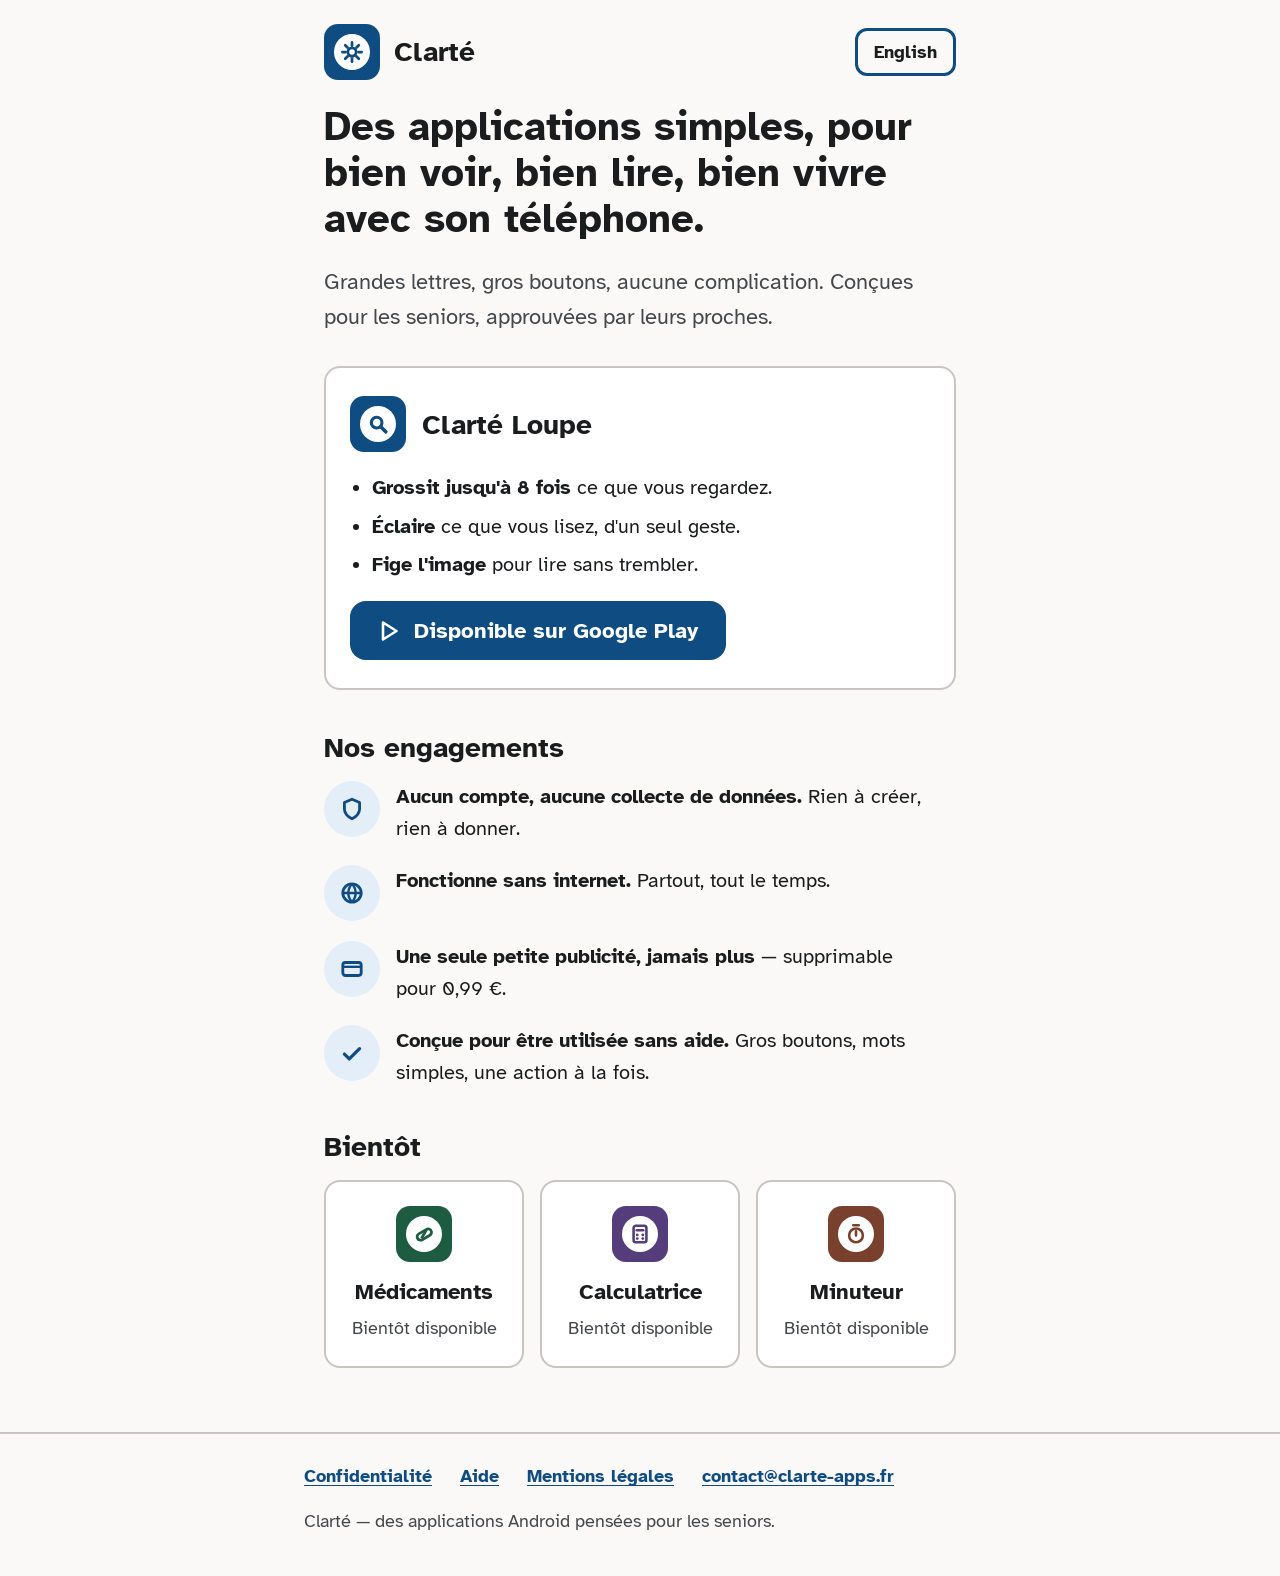
==== index.html @ 8968b983 "Site Clarté : accueil, confidentialité, aide, mentions légales (FR/EN) Site statique finalisé depuis" ====
<!DOCTYPE html>
<html lang="fr">
<head>
<meta charset="utf-8">
<meta name="viewport" content="width=device-width, initial-scale=1">
<title>Clarté — Des applications Android simples, pensées pour les seniors</title>
<meta name="description" content="Clarté : des applications Android simples et lisibles pour les seniors. Première application : Clarté Loupe, une loupe grossissante avec éclairage. Sans compte, sans collecte de données.">
<meta property="og:title" content="Clarté — Des applications simples, pensées pour vous">
<meta property="og:description" content="Des applications Android lisibles et faciles, conçues pour les seniors. Sans compte, sans collecte de données.">
<meta property="og:image" content="https://clarte-apps.fr/og.png">
<meta property="og:url" content="https://clarte-apps.fr/">
<meta property="og:type" content="website">
<link rel="alternate" hreflang="fr" href="https://clarte-apps.fr/">
<link rel="alternate" hreflang="en" href="https://clarte-apps.fr/en/">
<link rel="icon" href="favicon.svg" type="image/svg+xml">
<link rel="stylesheet" href="style.css">
</head>
<body>
<header class="entete">
  <a href="index.html" aria-label="Clarté — accueil">
    <span class="pastille"><span class="cercle">
      <svg width="22" height="22" viewBox="0 0 24 24" fill="none" aria-hidden="true"><circle cx="12" cy="12" r="4.5" stroke="#0F4C81" stroke-width="3"></circle><path d="M12 1.5v3.5M12 19v3.5M1.5 12h3.5M19 12h3.5M4.6 4.6l2.5 2.5M16.9 16.9l2.5 2.5M19.4 4.6l-2.5 2.5M7.1 16.9l-2.5 2.5" stroke="#0F4C81" stroke-width="3" stroke-linecap="round"></path></svg>
    </span></span>
    <span class="marque">Clarté</span>
  </a>
  <a class="lang" href="en/index.html" lang="en" hreflang="en">English</a>
</header>

<main>
  <h1>Des applications simples, pour bien voir, bien lire, bien vivre avec son téléphone.</h1>
  <p style="font-size:22px; color:var(--texte-secondaire)">Grandes lettres, gros boutons, aucune complication. Conçues pour les seniors, approuvées par leurs proches.</p>

  <section aria-labelledby="titre-loupe" class="carte" style="margin-top:2rem">
    <div style="display:flex; align-items:center; gap:16px">
      <span class="pastille" aria-hidden="true"><span class="cercle">
        <svg width="22" height="22" viewBox="0 0 24 24" fill="none"><circle cx="10.5" cy="10.5" r="5.8" stroke="#0F4C81" stroke-width="3.4"></circle><path d="M15 15l5.5 5.5" stroke="#0F4C81" stroke-width="4" stroke-linecap="round"></path></svg>
      </span></span>
      <h2 id="titre-loupe" style="margin:0">Clarté Loupe</h2>
    </div>
    <ul style="margin:1.25rem 0">
      <li><strong>Grossit jusqu'à 8 fois</strong> ce que vous regardez.</li>
      <li><strong>Éclaire</strong> ce que vous lisez, d'un seul geste.</li>
      <li><strong>Fige l'image</strong> pour lire sans trembler.</li>
    </ul>
    <a class="btn" href="https://play.google.com/store/apps/details?id=fr.clarteapps.loupe">
      <svg width="24" height="24" viewBox="0 0 24 24" fill="none" aria-hidden="true"><path d="M5 3.5l13.5 8.5L5 20.5z" stroke="currentColor" stroke-width="2.6" stroke-linejoin="round"></path></svg>
      Disponible sur Google Play
    </a>
  </section>

  <section aria-labelledby="titre-engagements">
    <h2 id="titre-engagements">Nos engagements</h2>
    <div style="display:grid; gap:20px; margin-top:1rem">
      <div class="ligne-icone">
        <span class="rond" aria-hidden="true"><svg width="26" height="26" viewBox="0 0 24 24" fill="none"><path d="M12 3l7 3v6c0 4-3 7-7 9-4-2-7-5-7-9V6z" stroke="currentColor" stroke-width="2.6" stroke-linejoin="round"></path></svg></span>
        <p style="margin:0"><strong>Aucun compte, aucune collecte de données.</strong> Rien à créer, rien à donner.</p>
      </div>
      <div class="ligne-icone">
        <span class="rond" aria-hidden="true"><svg width="26" height="26" viewBox="0 0 24 24" fill="none"><circle cx="12" cy="12" r="8.5" stroke="currentColor" stroke-width="2.6"></circle><path d="M4 12h16M12 3.5c-4.5 5-4.5 12 0 17M12 3.5c4.5 5 4.5 12 0 17" stroke="currentColor" stroke-width="2.2"></path></svg></span>
        <p style="margin:0"><strong>Fonctionne sans internet.</strong> Partout, tout le temps.</p>
      </div>
      <div class="ligne-icone">
        <span class="rond" aria-hidden="true"><svg width="26" height="26" viewBox="0 0 24 24" fill="none"><rect x="3.5" y="6" width="17" height="12" rx="2.5" stroke="currentColor" stroke-width="2.6"></rect><path d="M3.5 10h17" stroke="currentColor" stroke-width="2.2"></path></svg></span>
        <p style="margin:0"><strong>Une seule petite publicité, jamais plus</strong> — supprimable pour 0,99&nbsp;€.</p>
      </div>
      <div class="ligne-icone">
        <span class="rond" aria-hidden="true"><svg width="26" height="26" viewBox="0 0 24 24" fill="none"><path d="M5 13l4.5 4.5L19 8" stroke="currentColor" stroke-width="3" stroke-linecap="round" stroke-linejoin="round"></path></svg></span>
        <p style="margin:0"><strong>Conçue pour être utilisée sans aide.</strong> Gros boutons, mots simples, une action à la fois.</p>
      </div>
    </div>
  </section>

  <section aria-labelledby="titre-bientot">
    <h2 id="titre-bientot">Bientôt</h2>
    <div class="grille-apps">
      <div class="carte" style="text-align:center; padding:24px 16px">
        <span class="pastille" style="background:var(--vert); margin:0 auto; display:grid"><span class="cercle">
          <svg width="22" height="22" viewBox="0 0 24 24" fill="none" aria-hidden="true"><rect x="3.5" y="9" width="17" height="7.4" rx="3.7" stroke="#1D5C40" stroke-width="3" transform="rotate(-30 12 12)"></rect><path d="M9.3 16.7l5.4-9.4" stroke="#1D5C40" stroke-width="3"></path></svg>
        </span></span>
        <p style="margin:12px 0 4px; font-weight:700; font-size:22px">Médicaments</p>
        <p style="margin:0; font-size:18px; color:var(--texte-secondaire)">Bientôt disponible</p>
      </div>
      <div class="carte" style="text-align:center; padding:24px 16px">
        <span class="pastille" style="background:var(--prune); margin:0 auto; display:grid"><span class="cercle">
          <svg width="22" height="22" viewBox="0 0 24 24" fill="none" aria-hidden="true"><rect x="5" y="3" width="14" height="18" rx="2.5" stroke="#553C7B" stroke-width="2.8"></rect><path d="M8.5 8h7" stroke="#553C7B" stroke-width="2.8" stroke-linecap="round"></path><circle cx="9" cy="13" r="1.5" fill="#553C7B"></circle><circle cx="15" cy="13" r="1.5" fill="#553C7B"></circle><circle cx="9" cy="17" r="1.5" fill="#553C7B"></circle><circle cx="15" cy="17" r="1.5" fill="#553C7B"></circle></svg>
        </span></span>
        <p style="margin:12px 0 4px; font-weight:700; font-size:22px">Calculatrice</p>
        <p style="margin:0; font-size:18px; color:var(--texte-secondaire)">Bientôt disponible</p>
      </div>
      <div class="carte" style="text-align:center; padding:24px 16px">
        <span class="pastille" style="background:var(--brun); margin:0 auto; display:grid"><span class="cercle">
          <svg width="22" height="22" viewBox="0 0 24 24" fill="none" aria-hidden="true"><circle cx="12" cy="13.5" r="7.5" stroke="#79402E" stroke-width="2.8"></circle><path d="M12 13.5V9M9 2.5h6" stroke="#79402E" stroke-width="2.8" stroke-linecap="round"></path></svg>
        </span></span>
        <p style="margin:12px 0 4px; font-weight:700; font-size:22px">Minuteur</p>
        <p style="margin:0; font-size:18px; color:var(--texte-secondaire)">Bientôt disponible</p>
      </div>
    </div>
  </section>
</main>

<footer class="pied">
  <nav aria-label="Pied de page">
    <a href="confidentialite/index.html">Confidentialité</a>
    <a href="aide/index.html">Aide</a>
    <a href="mentions-legales/index.html">Mentions légales</a>
    <a href="mailto:contact@clarte-apps.fr">contact@clarte-apps.fr</a>
  </nav>
  <p>Clarté — des applications Android pensées pour les seniors.</p>
</footer>
</body>
</html>
---- style.css ----
/* ===== Clarté — clarte-apps.fr ===== */
/* Police auto-hébergée : placer les fichiers woff2 dans /fonts (voir README). */
@font-face { font-family: 'Atkinson Hyperlegible'; font-weight: 400; font-style: normal; font-display: swap;
  src: local('Atkinson Hyperlegible'), url('fonts/AtkinsonHyperlegible-Regular.woff2') format('woff2'); }
@font-face { font-family: 'Atkinson Hyperlegible'; font-weight: 700; font-style: normal; font-display: swap;
  src: local('Atkinson Hyperlegible Bold'), url('fonts/AtkinsonHyperlegible-Bold.woff2') format('woff2'); }

:root {
  --fond: #FAF9F7;
  --encre: #1A1C1E;
  --accent: #0F4C81;
  --accent-fonce: #0A3A64;
  --bandeau-fond: #E3EEF9;
  --bandeau-texte: #0A3A64;
  --surface: #FFFFFF;
  --bordure: #C9C5BF;
  --texte-secondaire: #44474C;
  --sur-accent: #FFFFFF;
  --vert: #1D5C40; --prune: #553C7B; --brun: #79402E;
}
@media (prefers-color-scheme: dark) {
  :root {
    --fond: #0E1013;
    --encre: #FFFFFF;
    --accent: #8FC3F0;
    --accent-fonce: #BFDCF7;
    --bandeau-fond: #14283B;
    --bandeau-texte: #BFDCF7;
    --surface: #171A1E;
    --bordure: #3A3F45;
    --texte-secondaire: #B9BDC2;
    --sur-accent: #0B1623;
    --vert: #8FD0AE; --prune: #C4A9E8; --brun: #E0A88F;
  }
}

* { box-sizing: border-box; }
html { font-size: 100%; }
body {
  margin: 0;
  background: var(--fond);
  color: var(--encre);
  font-family: 'Atkinson Hyperlegible', 'Segoe UI', system-ui, sans-serif;
  font-size: 20px;
  line-height: 1.6;
  text-wrap: pretty;
}
main { max-width: 42rem; margin: 0 auto; padding: 0 20px; }
h1 { font-size: 40px; line-height: 1.15; margin: 0; }
h2 { font-size: 28px; line-height: 1.25; margin: 2.5rem 0 0.75rem; }
p, li { max-width: 68ch; }
ul { padding-left: 1.4rem; }
li { margin: 0.4rem 0; }
a { color: var(--accent); font-weight: 700; text-underline-offset: 3px; }
a:hover { color: var(--accent-fonce); }
:focus-visible { outline: 4px solid var(--accent); outline-offset: 3px; border-radius: 4px; }

/* En-tête commun */
.entete { display: flex; align-items: center; justify-content: space-between; gap: 14px; padding: 24px 20px; max-width: 42rem; margin: 0 auto; }
.entete a { display: flex; align-items: center; gap: 14px; text-decoration: none; color: var(--encre); }
.pastille { width: 56px; height: 56px; border-radius: 14px; background: #0F4C81; display: grid; place-items: center; flex: none; }
.pastille .cercle { width: 36px; height: 36px; border-radius: 50%; background: #fff; display: grid; place-items: center; }
.marque { font-size: 28px; font-weight: 700; }
.lang { display: inline-flex; align-items: center; gap: 8px; min-height: 48px; padding: 6px 16px; border: 3px solid var(--accent); border-radius: 12px; font-size: 18px; text-decoration: none; }

/* Boutons */
.btn, .btn-second {
  display: inline-flex; align-items: center; justify-content: center; gap: 12px;
  min-height: 56px; padding: 12px 28px; border-radius: 16px;
  font-size: 22px; font-weight: 700; text-decoration: none;
}
.btn { background: var(--accent); color: var(--sur-accent); }
.btn:hover { background: var(--accent-fonce); color: var(--sur-accent); }
.btn-second { background: var(--surface); color: var(--accent); border: 3px solid var(--accent); }
.btn-second:hover { color: var(--accent-fonce); border-color: var(--accent-fonce); }
.btn svg, .btn-second svg { flex: none; }

/* Cartes */
.carte { background: var(--surface); border: 2px solid var(--bordure); border-radius: 16px; padding: 28px 24px; }
.encart { background: var(--bandeau-fond); color: var(--bandeau-texte); border-left: 6px solid var(--accent); padding: 18px 20px; border-radius: 0 12px 12px 0; }
.encart a { color: inherit; }

/* Listes d'engagements / étapes */
.ligne-icone { display: flex; gap: 16px; align-items: flex-start; }
.ligne-icone .rond { width: 56px; height: 56px; border-radius: 50%; background: var(--bandeau-fond); color: var(--accent); display: grid; place-items: center; flex: none; }

/* Grille « Bientôt » */
.grille-apps { display: grid; grid-template-columns: 1fr; gap: 16px; margin-top: 1rem; }
@media (min-width: 620px) { .grille-apps { grid-template-columns: repeat(3, 1fr); } }

/* Étapes numérotées (page Aide) */
.etape { display: flex; gap: 18px; align-items: flex-start; margin: 1.5rem 0; }
.etape .num { width: 56px; height: 56px; border-radius: 50%; background: var(--accent); color: var(--sur-accent); font-size: 28px; font-weight: 700; display: grid; place-items: center; flex: none; }

/* Pied de page */
.pied { border-top: 2px solid var(--bordure); margin-top: 4rem; padding: 28px 20px 40px; }
.pied nav { max-width: 42rem; margin: 0 auto; display: flex; flex-wrap: wrap; gap: 12px 28px; font-size: 18px; }
.pied p { max-width: 42rem; margin: 1rem auto 0; font-size: 18px; color: var(--texte-secondaire); }

.sr-only { position: absolute; width: 1px; height: 1px; overflow: hidden; clip: rect(0 0 0 0); white-space: nowrap; }
.date-maj { color: var(--texte-secondaire); font-size: 18px; }
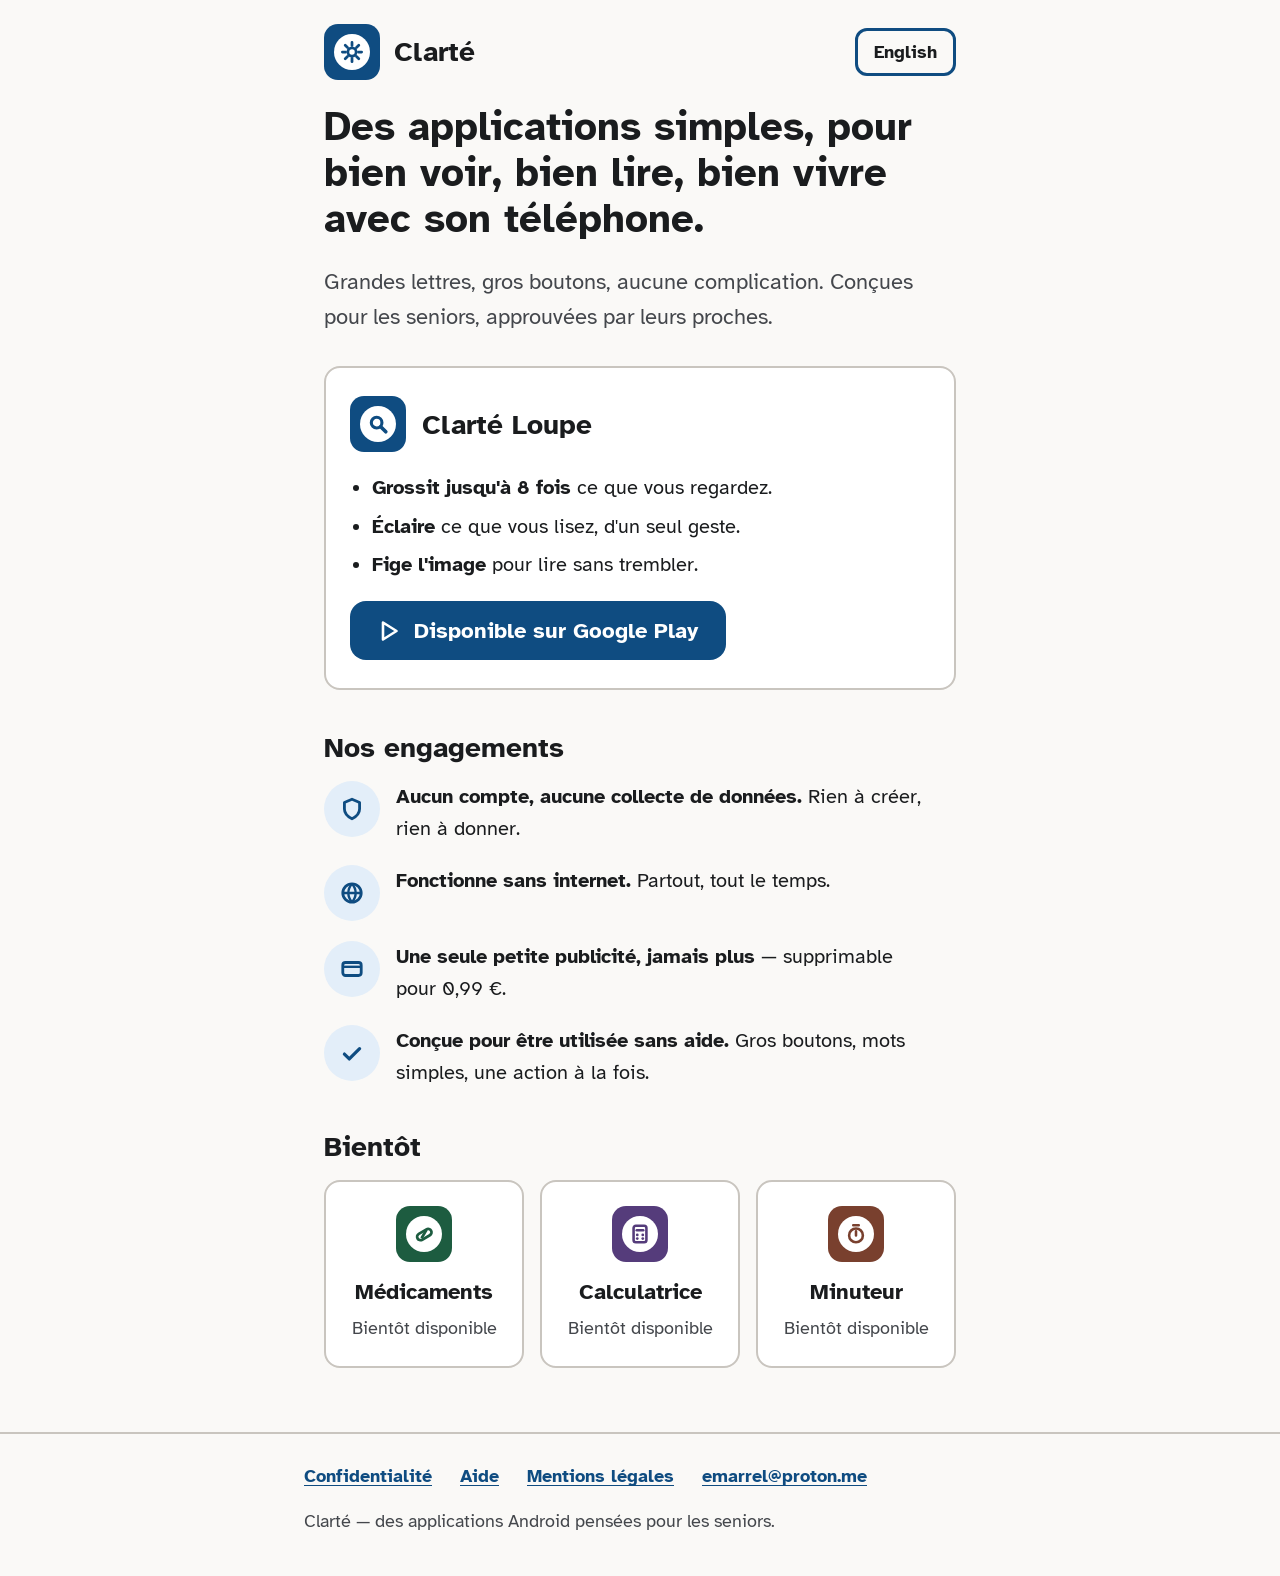
==== commit 4006a25c: "Contact emarrel@proton.me et mentions légales anonymisées (LCEN 6-III-2) Co-Authored-By: Claude Fabl" ====
--- a/index.html
+++ b/index.html
@@ -7,11 +7,11 @@
 <meta name="description" content="Clarté : des applications Android simples et lisibles pour les seniors. Première application : Clarté Loupe, une loupe grossissante avec éclairage. Sans compte, sans collecte de données.">
 <meta property="og:title" content="Clarté — Des applications simples, pensées pour vous">
 <meta property="og:description" content="Des applications Android lisibles et faciles, conçues pour les seniors. Sans compte, sans collecte de données.">
-<meta property="og:image" content="https://clarte-apps.fr/og.png">
-<meta property="og:url" content="https://clarte-apps.fr/">
+<meta property="og:image" content="https://docteurschnock.github.io/og.png">
+<meta property="og:url" content="https://docteurschnock.github.io/">
 <meta property="og:type" content="website">
-<link rel="alternate" hreflang="fr" href="https://clarte-apps.fr/">
-<link rel="alternate" hreflang="en" href="https://clarte-apps.fr/en/">
+<link rel="alternate" hreflang="fr" href="https://docteurschnock.github.io/">
+<link rel="alternate" hreflang="en" href="https://docteurschnock.github.io/en/">
 <link rel="icon" href="favicon.svg" type="image/svg+xml">
 <link rel="stylesheet" href="style.css">
 </head>
@@ -103,7 +103,7 @@
     <a href="confidentialite/index.html">Confidentialité</a>
     <a href="aide/index.html">Aide</a>
     <a href="mentions-legales/index.html">Mentions légales</a>
-    <a href="mailto:contact@clarte-apps.fr">contact@clarte-apps.fr</a>
+    <a href="mailto:emarrel@proton.me">emarrel@proton.me</a>
   </nav>
   <p>Clarté — des applications Android pensées pour les seniors.</p>
 </footer>
